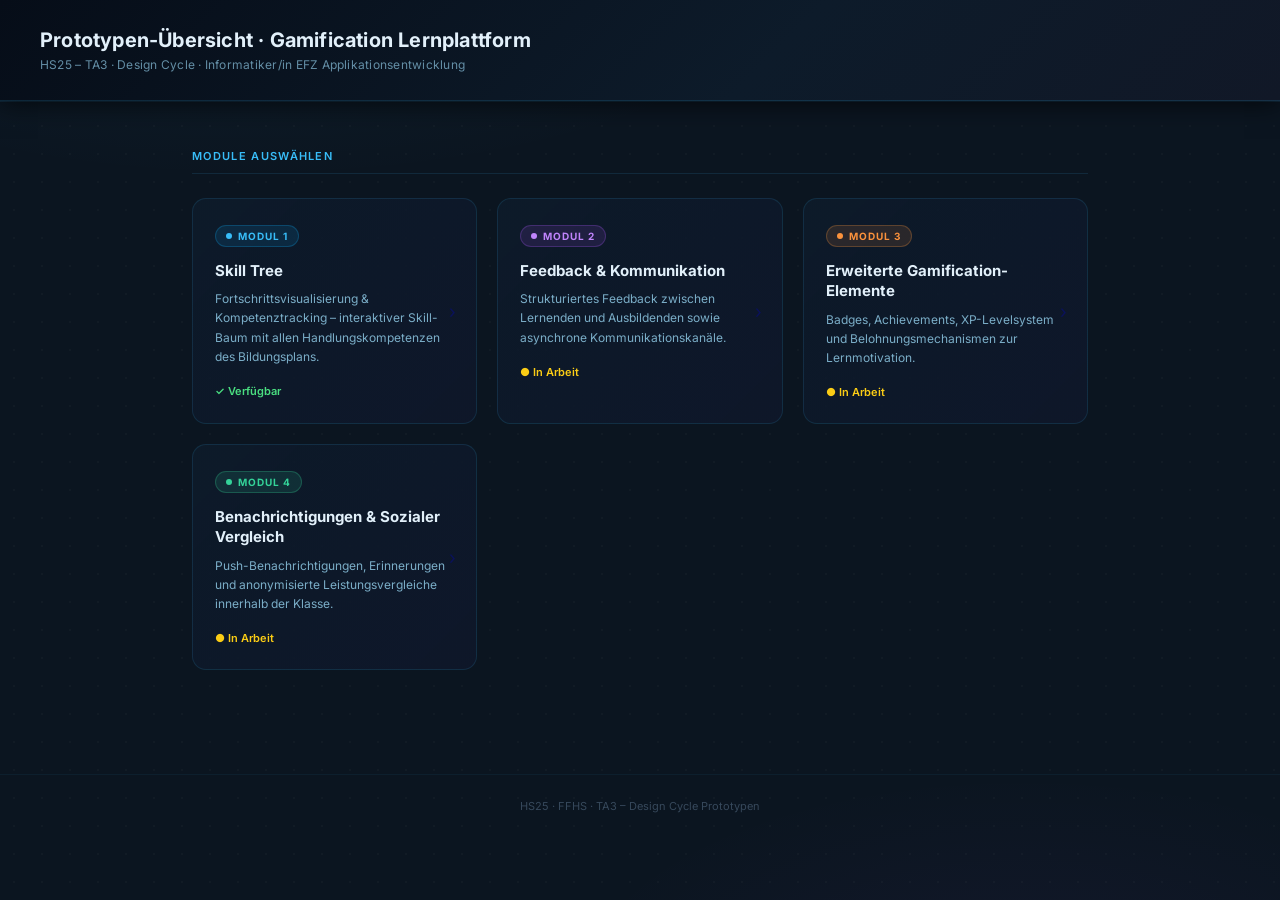
==== index.html @ c9897d02 "finish M1; add index page; add stubs for other modules Co-authored-by: Copilot <copilot@github.com>" ====
<!DOCTYPE html>
<html lang="de">
<head>
  <meta charset="UTF-8">
  <meta name="viewport" content="width=device-width, initial-scale=1.0">
  <title>Prototypen-Übersicht – Gamification Lernplattform</title>
  <link rel="preconnect" href="https://fonts.googleapis.com">
  <link rel="stylesheet" href="https://fonts.googleapis.com/css2?family=Inter:wght@400;600;700&display=swap">
  <style>
    *, *::before, *::after { box-sizing: border-box; margin: 0; padding: 0; }

    body {
      font-family: 'Inter', 'Segoe UI', system-ui, sans-serif;
      background: #0b1520;
      color: #c9d8e8;
      min-height: 100vh;
      background-image:
        radial-gradient(ellipse 80% 50% at 20% -10%, rgba(56,189,248,.07) 0%, transparent 60%),
        radial-gradient(ellipse 60% 40% at 80% 110%, rgba(168,85,247,.05) 0%, transparent 60%),
        radial-gradient(circle, rgba(255,255,255,.025) 1px, transparent 1px);
      background-size: auto, auto, 28px 28px;
    }

    header {
      background: linear-gradient(135deg, #060d18 0%, #0d1b2a 60%, #111827 100%);
      padding: 28px 40px;
      border-bottom: 1px solid rgba(56,189,248,.15);
      box-shadow: 0 2px 24px rgba(0,0,0,.7), 0 1px 0 rgba(56,189,248,.12);
    }

    header h1 {
      font-size: 20px;
      font-weight: 700;
      color: #e2f0fa;
      letter-spacing: .01em;
    }

    header p {
      font-size: 12px;
      color: #7baec8;
      margin-top: 5px;
      letter-spacing: .02em;
      opacity: .8;
    }

    main {
      max-width: 960px;
      margin: 0 auto;
      padding: 48px 32px 64px;
    }

    .section-label {
      font-size: 11px;
      font-weight: 600;
      letter-spacing: .12em;
      text-transform: uppercase;
      color: #38bdf8;
      margin-bottom: 24px;
      padding-bottom: 10px;
      border-bottom: 1px solid rgba(56,189,248,.12);
    }

    .grid {
      display: grid;
      grid-template-columns: repeat(auto-fill, minmax(280px, 1fr));
      gap: 20px;
    }

    .card {
      display: block;
      text-decoration: none;
      background: linear-gradient(135deg, rgba(13,27,42,.9) 0%, rgba(15,23,42,.95) 100%);
      border: 1px solid rgba(56,189,248,.13);
      border-radius: 14px;
      padding: 24px 22px;
      transition: transform .2s ease, border-color .2s ease, box-shadow .2s ease;
      position: relative;
      overflow: hidden;
    }

    .card::before {
      content: '';
      position: absolute;
      inset: 0;
      border-radius: 14px;
      opacity: 0;
      transition: opacity .25s;
    }

    .card:hover {
      transform: translateY(-3px);
      border-color: rgba(56,189,248,.4);
      box-shadow: 0 8px 32px rgba(0,0,0,.5), 0 0 0 1px rgba(56,189,248,.12), 0 0 24px rgba(56,189,248,.08);
    }

    .card:hover::before { opacity: 1; }

    .card.m1::before { background: radial-gradient(ellipse at top left, rgba(14,165,233,.06) 0%, transparent 60%); }
    .card.m2::before { background: radial-gradient(ellipse at top left, rgba(168,85,247,.06) 0%, transparent 60%); }
    .card.m3::before { background: radial-gradient(ellipse at top left, rgba(251,146,60,.06) 0%, transparent 60%); }
    .card.m4::before { background: radial-gradient(ellipse at top left, rgba(52,211,153,.06) 0%, transparent 60%); }

    .card-badge {
      display: inline-flex;
      align-items: center;
      gap: 6px;
      font-size: 10px;
      font-weight: 700;
      letter-spacing: .1em;
      text-transform: uppercase;
      padding: 4px 10px;
      border-radius: 20px;
      margin-bottom: 14px;
    }

    .card.m1 .card-badge { background: rgba(14,165,233,.12); color: #38bdf8; border: 1px solid rgba(14,165,233,.25); }
    .card.m2 .card-badge { background: rgba(168,85,247,.12); color: #c084fc; border: 1px solid rgba(168,85,247,.25); }
    .card.m3 .card-badge { background: rgba(251,146,60,.12); color: #fb923c; border: 1px solid rgba(251,146,60,.25); }
    .card.m4 .card-badge { background: rgba(52,211,153,.12); color: #34d399; border: 1px solid rgba(52,211,153,.25); }

    .card-badge .dot {
      width: 6px; height: 6px;
      border-radius: 50%;
    }

    .card.m1 .dot { background: #38bdf8; }
    .card.m2 .dot { background: #c084fc; }
    .card.m3 .dot { background: #fb923c; }
    .card.m4 .dot { background: #34d399; }

    .card h2 {
      font-size: 15px;
      font-weight: 700;
      color: #e2f0fa;
      margin-bottom: 8px;
      line-height: 1.35;
    }

    .card p {
      font-size: 12px;
      color: #7baec8;
      line-height: 1.6;
    }

    .card-status {
      margin-top: 18px;
      font-size: 11px;
      font-weight: 600;
      display: flex;
      align-items: center;
      gap: 6px;
    }

    .status-ready { color: #4ade80; }
    .status-wip    { color: #facc15; }

    .card-arrow {
      position: absolute;
      right: 20px;
      top: 50%;
      transform: translateY(-50%);
      font-size: 18px;
      opacity: .25;
      transition: opacity .2s, transform .2s;
    }

    .card:hover .card-arrow {
      opacity: .7;
      transform: translateY(-50%) translateX(3px);
    }

    .card.disabled {
      pointer-events: none;
      opacity: .5;
    }

    footer {
      text-align: center;
      padding: 24px;
      font-size: 11px;
      color: rgba(120,150,180,.4);
      border-top: 1px solid rgba(56,189,248,.06);
      margin-top: 40px;
    }
  </style>
</head>
<body>

<header>
  <h1>Prototypen-Übersicht · Gamification Lernplattform</h1>
  <p>HS25 – TA3 · Design Cycle · Informatiker/in EFZ Applikationsentwicklung</p>
</header>

<main>
  <div class="section-label">Module auswählen</div>
  <div class="grid">

    <a href="M1/M1_SkillTree.html" class="card m1">
      <div class="card-badge"><span class="dot"></span>Modul 1</div>
      <h2>Skill Tree</h2>
      <p>Fortschrittsvisualisierung &amp; Kompetenztracking – interaktiver Skill-Baum mit allen Handlungskompetenzen des Bildungsplans.</p>
      <div class="card-status status-ready">&#10003; Verfügbar</div>
      <span class="card-arrow">›</span>
    </a>

    <a href="M2/M2_FeedbackAndCommunication.html" class="card m2">
      <div class="card-badge"><span class="dot"></span>Modul 2</div>
      <h2>Feedback &amp; Kommunikation</h2>
      <p>Strukturiertes Feedback zwischen Lernenden und Ausbildenden sowie asynchrone Kommunikationskanäle.</p>
      <div class="card-status status-wip">&#9679; In Arbeit</div>
      <span class="card-arrow">›</span>
    </a>

    <a href="M3/M3_ExtendedGamificationElements.html" class="card m3">
      <div class="card-badge"><span class="dot"></span>Modul 3</div>
      <h2>Erweiterte Gamification-Elemente</h2>
      <p>Badges, Achievements, XP-Levelsystem und Belohnungsmechanismen zur Lernmotivation.</p>
      <div class="card-status status-wip">&#9679; In Arbeit</div>
      <span class="card-arrow">›</span>
    </a>

    <a href="M4_NotificationAndSocialComparison/M4_NotificationAndSocialComparison.html" class="card m4">
      <div class="card-badge"><span class="dot"></span>Modul 4</div>
      <h2>Benachrichtigungen &amp; Sozialer Vergleich</h2>
      <p>Push-Benachrichtigungen, Erinnerungen und anonymisierte Leistungsvergleiche innerhalb der Klasse.</p>
      <div class="card-status status-wip">&#9679; In Arbeit</div>
      <span class="card-arrow">›</span>
    </a>

  </div>
</main>

<footer>HS25 · FFHS · TA3 – Design Cycle Prototypen</footer>

</body>
</html>
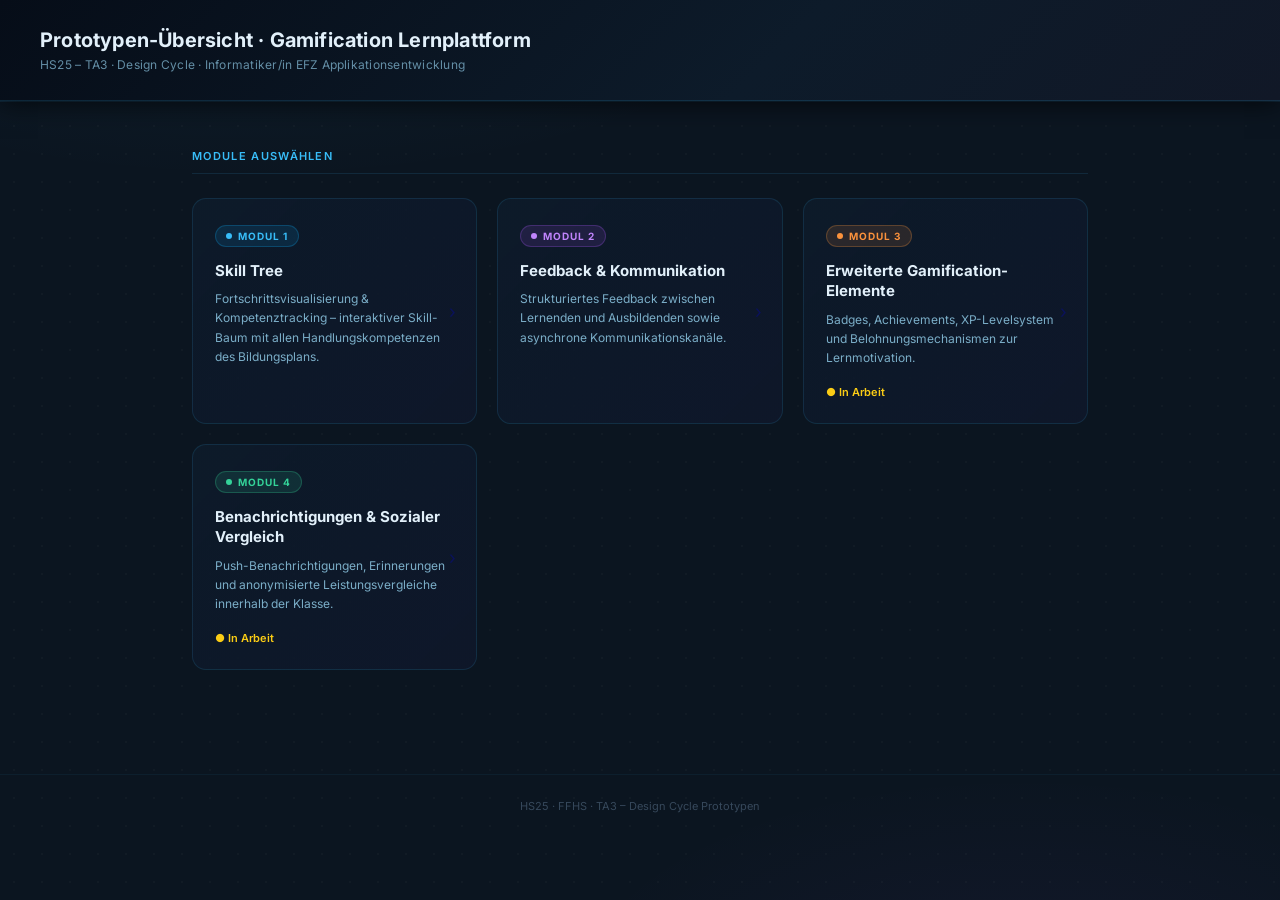
==== commit 3d2892eb: "add module 2" ====
--- a/index.html
+++ b/index.html
@@ -199,7 +199,6 @@
       <div class="card-badge"><span class="dot"></span>Modul 1</div>
       <h2>Skill Tree</h2>
       <p>Fortschrittsvisualisierung &amp; Kompetenztracking – interaktiver Skill-Baum mit allen Handlungskompetenzen des Bildungsplans.</p>
-      <div class="card-status status-ready">&#10003; Verfügbar</div>
       <span class="card-arrow">›</span>
     </a>
 
@@ -207,7 +206,6 @@
       <div class="card-badge"><span class="dot"></span>Modul 2</div>
       <h2>Feedback &amp; Kommunikation</h2>
       <p>Strukturiertes Feedback zwischen Lernenden und Ausbildenden sowie asynchrone Kommunikationskanäle.</p>
-      <div class="card-status status-wip">&#9679; In Arbeit</div>
       <span class="card-arrow">›</span>
     </a>
 
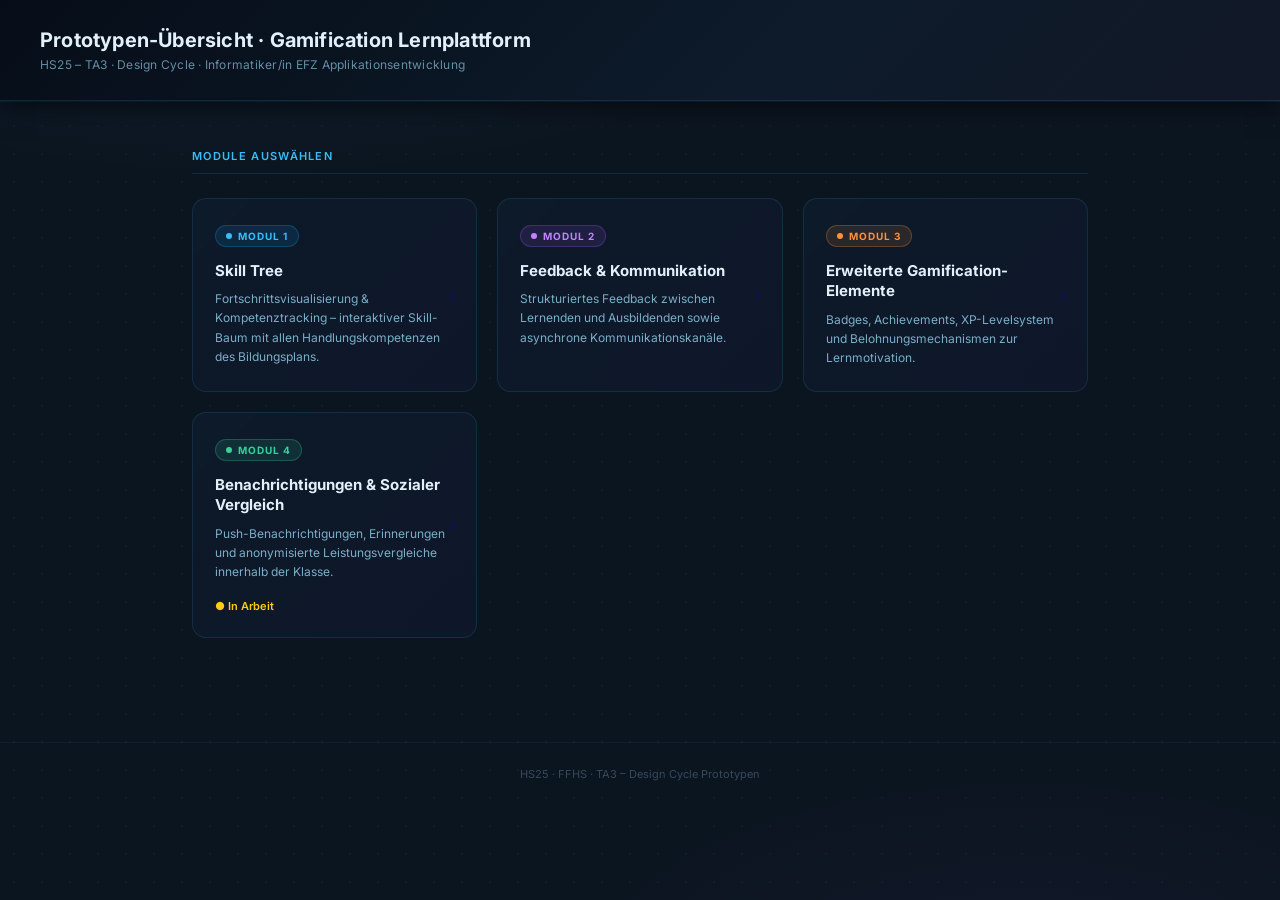
==== commit 8fd54676: "add module 3" ====
--- a/index.html
+++ b/index.html
@@ -213,7 +213,6 @@
       <div class="card-badge"><span class="dot"></span>Modul 3</div>
       <h2>Erweiterte Gamification-Elemente</h2>
       <p>Badges, Achievements, XP-Levelsystem und Belohnungsmechanismen zur Lernmotivation.</p>
-      <div class="card-status status-wip">&#9679; In Arbeit</div>
       <span class="card-arrow">›</span>
     </a>
 
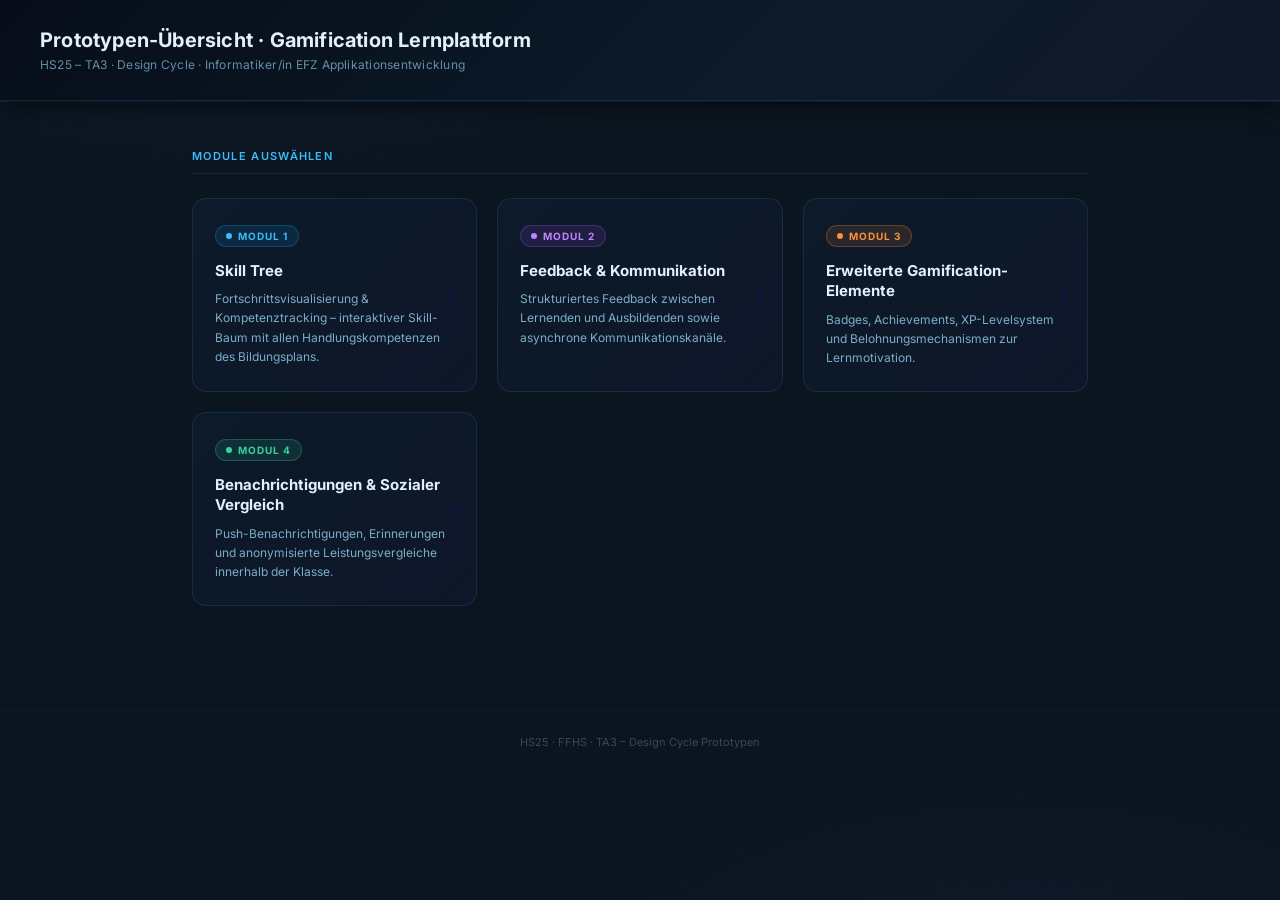
==== commit 9c76fbbf: "add module 4; update module 1" ====
--- a/index.html
+++ b/index.html
@@ -220,7 +220,6 @@
       <div class="card-badge"><span class="dot"></span>Modul 4</div>
       <h2>Benachrichtigungen &amp; Sozialer Vergleich</h2>
       <p>Push-Benachrichtigungen, Erinnerungen und anonymisierte Leistungsvergleiche innerhalb der Klasse.</p>
-      <div class="card-status status-wip">&#9679; In Arbeit</div>
       <span class="card-arrow">›</span>
     </a>
 
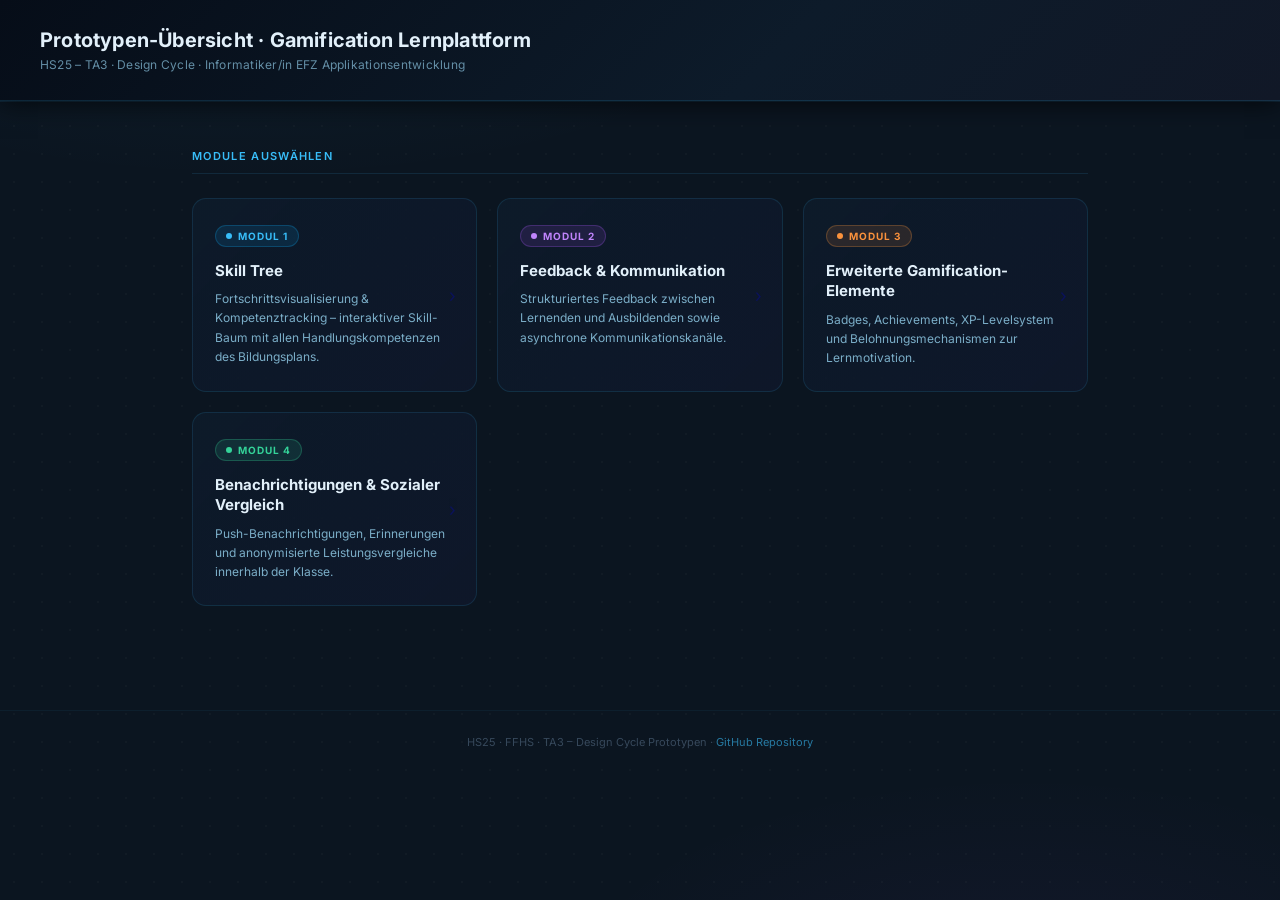
==== commit 80e2413a: "add github link to index" ====
--- a/index.html
+++ b/index.html
@@ -226,7 +226,10 @@
   </div>
 </main>
 
-<footer>HS25 · FFHS · TA3 – Design Cycle Prototypen</footer>
+<footer>
+  HS25 · FFHS · TA3 – Design Cycle Prototypen ·
+  <a href="https://github.com/Thrawn10/Transferarbeit3_Gamification" target="_blank" rel="noopener noreferrer" style="color:rgba(56,189,248,.6);text-decoration:none;">GitHub Repository</a>
+</footer>
 
 </body>
 </html>
